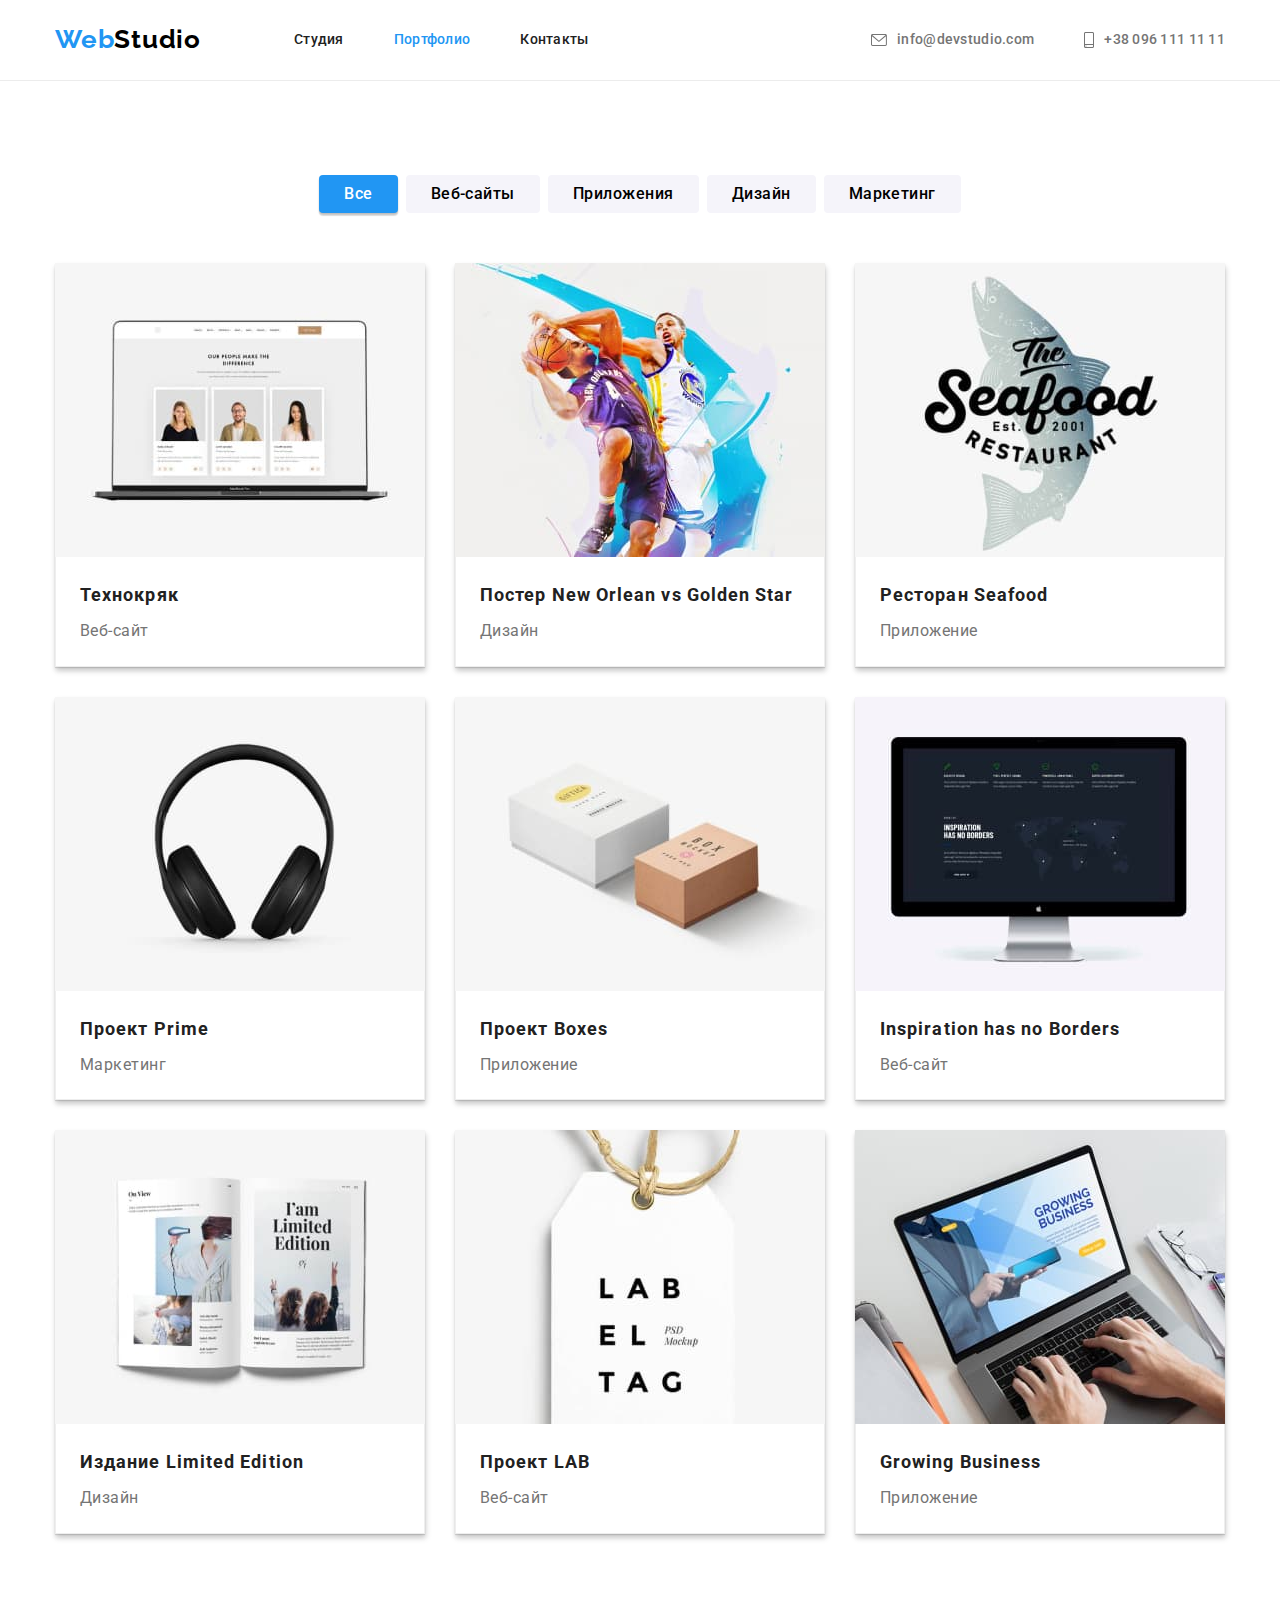
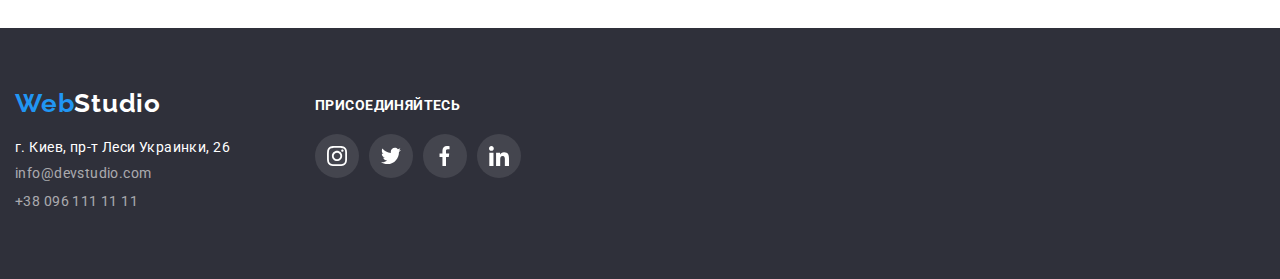
==== portfolio.html @ c148b121 "add decor effects, icon" ====
<!DOCTYPE html>
<html lang="ru">
  <head>
    <meta charset="UTF-8" />
    <meta http-equiv="X-UA-Compatible" content="IE=edge" />
    <meta name="viewport" content="width=device-width, initial-scale=1.0" />
    <title>Document</title>
    <link rel="preconnect" href="https://fonts.googleapis.com" />
    <link rel="preconnect" href="https://fonts.gstatic.com" crossorigin />
    <link
      href="https://fonts.googleapis.com/css2?family=Raleway:wght@700&family=Roboto:wght@400;500;700;900&display=swap"
      rel="stylesheet"
    />
    <link
      rel="stylesheet"
      href="https://cdnjs.cloudflare.com/ajax/libs/modern-normalize/1.1.0/modern-normalize.min.css"
    />
    <link rel="stylesheet" href="./css/style.css" />
  </head>
  <body>
    <!-- Хедер -->
    <header class="page-header">
      <div class="container header">
        <nav class="header-nav">
          <a href="./index.html" class="header-logo"> Web<span class="logo-black">Studio</span> </a>
          <ul class="header-list">
            <li class="header-item"><a href="./index.html" class="header-link">Студия</a></li>
            <li class="header-item">
              <a href="./portfolio.html" class="header-link current-page">Портфолио</a>
            </li>
            <li class="header-item"><a href="" class="header-link">Контакты</a></li>
          </ul>
        </nav>

        <ul class="contact-list">
          <li class="contact-item">
            <a href="mailto:info@devstudio.com" class="contact-link mail">
              <svg class="contact-icon" width="16" height="12">
                <use href="./svg/sprite-ws.svg#icon-header-envelope"></use>
              </svg>
              info@devstudio.com</a
            >
          </li>
          <li class="contact-item">
            <a href="tel:+380961111111" class="contact-link">
              <svg class="contact-icon" width="10" height="16">
                <use href="./svg/sprite-ws.svg#icon-header-smartphone"></use>
              </svg>

              +38 096 111 11 11
            </a>
          </li>
        </ul>
      </div>
    </header>

    <!-- Основной блок -->
    <main>
      <section class="example-section">
        <div class="container">
          <h1 hidden>Портфолио</h1>
          <!-- filter -->
          <ul class="btn-list">
            <li class="btn-item">
              <button class="button btn-text current-button">Все</button>
            </li>
            <li class="btn-item">
              <button class="button btn-text">Веб-сайты</button>
            </li>
            <li class="btn-item">
              <button class="button btn-text">Приложения</button>
            </li>
            <li class="btn-item">
              <button class="button btn-text">Дизайн</button>
            </li>
            <li class="btn-item">
              <button class="button btn-text">Маркетинг</button>
            </li>
          </ul>

          <!-- category -->
          <ul class="example-list">
            <li class="example-item">
              <a href="" class="example-link">
                <img
                  src="./images/portfolio-01-techno.jpeg"
                  alt="ноутбук с открытым сайтом"
                  width="370"
                  class="example-img"
                />
                <div class="example-wrapper">
                  <h2 class="example-title">Технокряк</h2>
                  <p class="example-text">Веб-сайт</p>
                </div>
              </a>
            </li>
            <li class="example-item">
              <a href="" class="example-link">
                <img
                  src="./images/portfolio-02-poster.jpeg"
                  alt="баскетболисты"
                  width="370"
                  class="example-img"
                />
                <div class="example-wrapper">
                  <h2 class="example-title">
                    Постер <span lang="en">New Orlean vs Golden Star</span>
                  </h2>
                  <p class="example-text">Дизайн</p>
                </div>
              </a>
            </li>
            <li class="example-item">
              <a href="" class="example-link">
                <img
                  src="./images/portfolio-03-seafood.jpeg"
                  alt="логотип ресторана с рыбой"
                  width="370"
                  class="example-img"
                />
                <div class="example-wrapper">
                  <h2 class="example-title">Ресторан <span lang="en">Seafood</span></h2>
                  <p class="example-text">Приложение</p>
                </div>
              </a>
            </li>
            <li class="example-item">
              <a href="" class="example-link">
                <img
                  src="./images/portfolio-04-prime.jpeg"
                  alt="наушники"
                  width="370"
                  class="example-img"
                />
                <div class="example-wrapper">
                  <h2 class="example-title">Проект <span lang="en">Prime</span></h2>
                  <p class="example-text">Маркетинг</p>
                </div>
              </a>
            </li>
            <li class="example-item">
              <a href="" class="example-link">
                <img
                  src="./images/portfolio-05-boxes.jpeg"
                  alt="две коробки"
                  width="370"
                  class="example-img"
                />
                <div class="example-wrapper">
                  <h2 class="example-title">Проект <span lang="en">Boxes</span></h2>
                  <p class="example-text">Приложение</p>
                </div>
              </a>
            </li>
            <li class="example-item">
              <a href="" class="example-link">
                <img
                  src="./images/portfolio-06-borders.jpeg"
                  alt="монитор компьютера"
                  width="370"
                  class="example-img"
                />
                <div class="example-wrapper">
                  <h2 class="example-title"><span lang="en">Inspiration has no Borders</span></h2>
                  <p class="example-text">Веб-сайт</p>
                </div>
              </a>
            </li>
            <li class="example-item">
              <a href="" class="example-link">
                <img
                  src="./images/portfolio-07-limited.jpeg"
                  alt="открытый журнал"
                  width="370"
                  class="example-img"
                />
                <div class="example-wrapper">
                  <h2 class="example-title">Издание <span lang="en">Limited Edition</span></h2>
                  <p class="example-text">Дизайн</p>
                </div>
              </a>
            </li>
            <li class="example-item">
              <a href="" class="example-link">
                <img
                  src="./images/portfolio-08-lab.jpeg"
                  alt="бирка"
                  width="370"
                  class="example-img"
                />
                <div class="example-wrapper">
                  <h2 class="example-title">Проект <span lang="en">LAB</span></h2>
                  <p class="example-text">Веб-сайт</p>
                </div>
              </a>
            </li>
            <li class="example-item">
              <a href="" class="example-link">
                <img
                  src="./images/portfolio-09-growing.jpeg"
                  alt="открытый ноутбук с сайтом"
                  width="370"
                  class="example-img"
                />
                <div class="example-wrapper">
                  <h2 class="example-title"><span lang="en">Growing Business</span></h2>
                  <p class="example-text">Приложение</p>
                </div>
              </a>
            </li>
          </ul>
        </div>
      </section>
    </main>

    <!-- Футер -->
    <footer class="footer">
      <div class="container container-footer">
        <a href="" class="footer-logo">Web<span class="logo-white">Studio</span></a>
        <address class="footer-addres">г. Киев, пр-т Леси Украинки, 26</address>
        <ul class="footer-list">
          <li class="footer-item">
            <a href="mailto:info@devstudio.com" class="footer-link">info@devstudio.com</a>
          </li>
          <li class="footer-item">
            <a href="tel:+380961111111" class="footer-link">+38 096 111 11 11</a>
          </li>
        </ul>
      </div>
      <div class="footer-social">
        <p class="footer-txt">Присоединяйтесь</p>
        <ul class="footer-social-list">
          <li class="footer-social-item">
            <a href="" class="footer-social-link">
              <svg class="footer-social-icon" width="20" height="20">
                <use href="./svg/sprite-ws.svg#icon-instagram"></use>
              </svg>
            </a>
          </li>

          <li class="footer-social-item">
            <a href="" class="footer-social-link">
              <svg class="footer-social-icon" width="20" height="20">
                <use href="./svg/sprite-ws.svg#icon-twitter"></use>
              </svg>
            </a>
          </li>
          <li class="footer-social-item">
            <a href="" class="footer-social-link">
              <svg class="footer-social-icon" width="20" height="20">
                <use href="./svg/sprite-ws.svg#icon-facebook"></use>
              </svg>
            </a>
          </li>
          <li class="footer-social-item">
            <a href="" class="footer-social-link">
              <svg class="footer-social-icon" width="20" height="20">
                <use href="./svg/sprite-ws.svg#icon-linkedin"></use>
              </svg>
            </a>
          </li>
        </ul>
      </div>
    </footer>
  </body>
</html>
---- css/style.css ----
:root {
  --primary-text-color: #757575;
  --title-text-color: #212121;
  --accent-color: #2196f3;
  --icon-color: #afb1b8;
  --secondary-bg-color: #f5f4fa;
}

body {
  background-color: #fff;
  color: #757575;
  font-family: roboto, sans-serif;
}

h1,
h2,
h3,
p,
ul {
  padding: 0;
  margin: 0;
}

img {
  display: block;
}

.container {
  width: 1200px;
  padding-left: 15px;
  padding-right: 15px;
  margin-left: auto;
  margin-right: auto;
}

.container.header {
  display: flex;
  align-items: center;
}

.section {
  padding: 94px 0;
}

/* Хедер */
/* Хедер. Лого */

.page-header {
  border-bottom: solid #ececec 1px;
}

.header-nav {
  display: flex;
}

.header-logo {
  display: block;
  padding-top: 24px;
  padding-bottom: 25px;
  margin-right: 93px;

  text-decoration: none;
  color: var(--accent-color);
  font-family: Raleway, sans-serif;
  font-weight: 700;
  font-size: 26px;
  line-height: 1.2;
  letter-spacing: 0.03em;
}

.logo-black {
  color: black;
}

/* Хедер. Навигация */

.header-list {
  display: flex;
  list-style: none;
}

.header-item:not(:last-child) {
  margin-right: 50px;
}

.header-link.current-page {
  color: var(--accent-color);
  text-decoration: none;
  font-weight: 500;
  font-size: 14px;
  line-height: 1.14;
  letter-spacing: 0.02em;
}

.header-link {
  display: block;
  padding-top: 32px;
  padding-bottom: 32px;

  color: var(--title-text-color);
  text-decoration: none;
  font-weight: 500;
  font-size: 14px;
  line-height: 1.14;
  letter-spacing: 0.02em;
}

.header-link:hover,
.header-link:focus {
  color: var(--accent-color);
}

.contact-list {
  display: flex;
  margin-left: auto;
  list-style: none;
}

.contact-item:not(:last-child) {
  margin-right: 50px;
}

.contact-link {
  display: flex;
  align-items: center;
  justify-content: center;
  padding-top: 32px;
  padding-bottom: 32px;

  color: var(--primary-text-color);
  text-decoration: none;
  font-weight: 500;
  font-size: 14px;
  line-height: 1.14;
  letter-spacing: 0.02em;
}

.contact-icon {
  margin-right: 10px;
  fill: currentColor;
}

.contact-link:hover,
.contact-link:focus {
  color: var(--accent-color);
}

/* Герой */

.hero-section {
  padding: 200px 0px;
  text-align: center;
}

.hero-section.overlay {
  height: 600px;
  max-width: 1600px;
  margin-left: auto;
  margin-right: auto;

  background-image: linear-gradient(rgba(47, 48, 58, 0.4), rgba(47, 48, 58, 0.4)),
    url('../images/hero-bg.jpeg');
  background-color: #2f303a;
  background-repeat: no-repeat;
  background-size: cover;
  background-position: center;
}

.hero-title {
  margin-bottom: 30px;
  margin-left: auto;
  margin-right: auto;
  max-width: 695px;

  color: #fff;
  font-weight: 900;
  font-size: 44px;
  line-height: 1.3;
  text-align: center;
  letter-spacing: 0.06em;
  text-transform: uppercase;
}

.hero-button {
  display: inline-block;
  border-radius: 4px;
  padding: 10px 32px;
  min-width: 200px;
  border: none;

  cursor: pointer;
  background-color: var(--accent-color);

  color: #fff;
  font-weight: 700;
  font-size: 16px;
  line-height: 1.8;
  text-align: center;
}

.hero-button:hover,
.hero-button:focus {
  background-color: #188ce8;
}

/* Основной блок */
/* Преимущества */

.advantage-section {
  padding-bottom: 0;
}

.advantage-list {
  display: flex;

  list-style: none;
}

.advantage-item::before {
  display: block;
  content: '';
  height: 120px;
  /* background-image: url(../svg/sprite-ws.svg#icon-antenna); */
  background: var(--secondary-bg-color);
  border-radius: 4px;
}

.advantage-item:not(:last-child) {
  margin-right: 30px;
}

.advantage-subtitle {
  margin-bottom: 10px;
  padding-top: 30px;

  color: var(--title-text-color);
  font-weight: 700;
  font-size: 14px;
  line-height: 1.14;
  letter-spacing: 0.03em;
  text-transform: uppercase;
}

.advantage-text {
  max-width: 270px;
  font-size: 14px;
  line-height: 1.7;
  letter-spacing: 0.03em;
}

/* Чем мы занимаемся */

.work-title {
  margin-bottom: 50px;

  color: var(--title-text-color);
  font-weight: 700;
  font-size: 36px;
  line-height: 1.16;
  letter-spacing: 0.03em;
  text-align: center;
}

.work-list {
  display: flex;

  list-style: none;
}

.work-item:not(:last-child) {
  margin-right: 30px;
}

/* Наша команда */

.team-section {
  background-color: var(--secondary-bg-color);
}

.team-title {
  margin-bottom: 50px;

  color: var(--title-text-color);
  font-weight: 700;
  font-size: 36px;
  line-height: 1.16;
  letter-spacing: 0.03em;
  text-align: center;
}

.team-list {
  display: flex;

  list-style: none;
}

.team-item {
  border-radius: 0px 0px 4px 4px;
  background-color: #fff;
  box-shadow: 0px 1px 3px rgba(0, 0, 0, 0.12), 0px 1px 1px rgba(0, 0, 0, 0.14),
    0px 2px 1px rgba(0, 0, 0, 0.2);
  border-radius: 0px 0px 4px 4px;
}

.team-item:not(:last-child) {
  margin-right: 30px;
}

.team-wrapper {
  padding: 30px 10px;
}

.team-subtitle {
  margin-bottom: 10px;

  color: var(--title-text-color);
  font-weight: 500;
  font-size: 16px;
  line-height: 1.18;
  letter-spacing: 0.03em;
  text-align: center;
}

.team-text {
  margin-bottom: 16px;

  font-weight: 500;
  font-size: 16px;
  line-height: 1.18;
  letter-spacing: 0.03em;
  text-align: center;
}

.team-social-list {
  display: flex;
  align-items: center;
  justify-content: center;
  margin: auto;

  list-style: none;
}

.team-social-item {
  margin-left: 10px;

  width: 44px;
  height: 44px;
}

.team-social-item:first-child {
  margin-left: 0;
}

.team-social-link {
  display: flex;
  align-items: center;
  justify-content: center;
  width: 44px;
  height: 44px;
  border-radius: 50px;
}

.team-social-icon {
  fill: var(--icon-color);
}

.team-social-link:hover,
.team-social-link:focus {
  background-color: var(--accent-color);
}

.team-social-link:hover .team-social-icon,
.team-social-link:focus .team-social-icon {
  fill: #fff;
}

/* Клиенты */

.client-title {
  margin-bottom: 50px;

  color: var(--title-text-color);
  font-weight: 700;
  font-size: 36px;
  line-height: 1.16;
  letter-spacing: 0.03em;
  text-align: center;
}

.client-list {
  display: flex;
  margin: auto;
  align-items: center;
  justify-content: center;

  list-style: none;
}

.client-item:first-child {
  margin-left: 0;
}

.client-link {
  display: flex;
  align-items: center;
  justify-content: center;

  width: 170px;
  height: 92px;
  margin-left: 30px;
  border: 1px solid var(--icon-color);
  border-radius: 4px;

  fill: var(--icon-color);
}

.client-icon {
  margin: 16px 32px;
}

.client-link:hover,
.client-link:focus {
  border: 1px solid var(--accent-color);
  fill: var(--accent-color);
}

/* Футер */

.footer {
  display: flex;
  padding: 60px 0px;
  background-color: #2f303a;
}

.container-footer {
  margin: 0;
  width: 245px;
}

.footer-logo {
  display: inline-block;
  margin-bottom: 20px;

  text-decoration: none;
  color: var(--accent-color);
  font-family: Raleway, sans-serif;
  font-weight: 700;
  font-size: 26px;
  line-height: 1.19;
  letter-spacing: 0.03em;
}

.logo-white {
  color: #fff;
}

.footer-addres {
  margin-bottom: 9px;
  width: 231px;

  color: #fff;
  font-style: normal;
  font-size: 14px;
  line-height: 1.17;
  letter-spacing: 0.03em;
}

.footer-list {
  width: 231px;
  list-style: none;
}

.footer-item {
  margin-bottom: 9px;
}

.footer-link {
  text-decoration: none;
  color: rgba(255, 255, 255, 0.6);
  font-size: 14px;
  line-height: 1.17;
  letter-spacing: 0.03em;
}
.footer-link:hover,
.footer-link:focus {
  color: var(--accent-color);
}

/* Футер. Соцсети */

.footer-txt {
  display: block;
  margin-bottom: 20px;
  margin-top: 10px;
  height: 16px;

  font-family: 'Roboto';
  font-weight: 700;
  font-size: 14px;
  line-height: 1.14;
  letter-spacing: 0.03em;
  text-transform: uppercase;

  color: #fff;
}

.footer-social {
  margin-left: 70px;

  width: 206px;
}

.footer-social-list {
  display: flex;
  align-items: center;
  justify-content: center;
  margin: auto;

  width: 206px;

  height: 44px;
  list-style: none;
}

.footer-social-item {
  display: block;
  margin-left: 10px;

  width: 44px;
  height: 44px;
}

.footer-social-item:first-child {
  margin-left: 0;
}

.footer-social-link {
  display: flex;
  align-items: center;
  justify-content: center;
  background-color: rgba(255, 255, 255, 0.1);
  border-radius: 50%;
  width: 44px;
  height: 44px;
}

.footer-social-link:hover,
.footer-social-link:focus {
  background-color: var(--accent-color);
}

.footer-social-icon {
  fill: #fff;
}

/* ./portfolio.html */
/* Портфолио */

.example-section {
  padding: 94px 0px;
}

.btn-list {
  display: flex;
  margin-bottom: 50px;
  justify-content: center;

  list-style: none;
}

.btn-item:not(:last-child) {
  margin-right: 8px;
}

.button {
  display: inline-block;
  border-radius: 4px;
  padding: 6px 25px;
  border: none;

  background-color: var(--secondary-bg-color);
  cursor: pointer;
  font-weight: 500;
  font-size: 16px;
  line-height: 1.6;
  text-align: center;
  letter-spacing: 0.03em;
}

.button.btn-text.current-button {
  border: none;

  background-color: var(--accent-color);
  color: #fff;
  box-shadow: 0px 3px 1px rgba(0, 0, 0, 0.1), 0px 1px 2px rgba(0, 0, 0, 0.08),
    0px 2px 2px rgba(0, 0, 0, 0.12);
  border-radius: 4px;
}

.button:hover,
.button:focus {
  box-shadow: 0px 3px 1px rgba(0, 0, 0, 0.1), 0px 1px 2px rgba(0, 0, 0, 0.08),
    0px 2px 2px rgba(0, 0, 0, 0.12);
  border-radius: 4px;

  background-color: var(--accent-color);
  color: #fff;
}

.example-list {
  display: flex;
  flex-wrap: wrap;
  list-style: none;
}

.example-item {
  margin-right: 30px;
  margin-bottom: 30px;
  width: 370px;

  box-shadow: 0px 1px 1px rgba(0, 0, 0, 0.12), 0px 4px 4px rgba(0, 0, 0, 0.06),
    1px 4px 6px rgba(0, 0, 0, 0.16);
}

.example-item:nth-child(3n + 3) {
  margin-right: 0;
}

.example-item:nth-last-child(-n + 3) {
  margin-bottom: 0;
}

.example-link {
  text-decoration: none;
}

.example-wrapper {
  padding: 20px 24px;
  border: 1px solid #eeeeee;
  border-top: none;
}

.example-title {
  color: var(--title-text-color);
  font-weight: 700;
  font-size: 18px;
  line-height: 2;
  letter-spacing: 0.06em;
}

.example-text {
  margin-top: 4px;

  color: var(--primary-text-color);
  font-size: 16px;
  line-height: 1.8;
  letter-spacing: 0.03em;
}
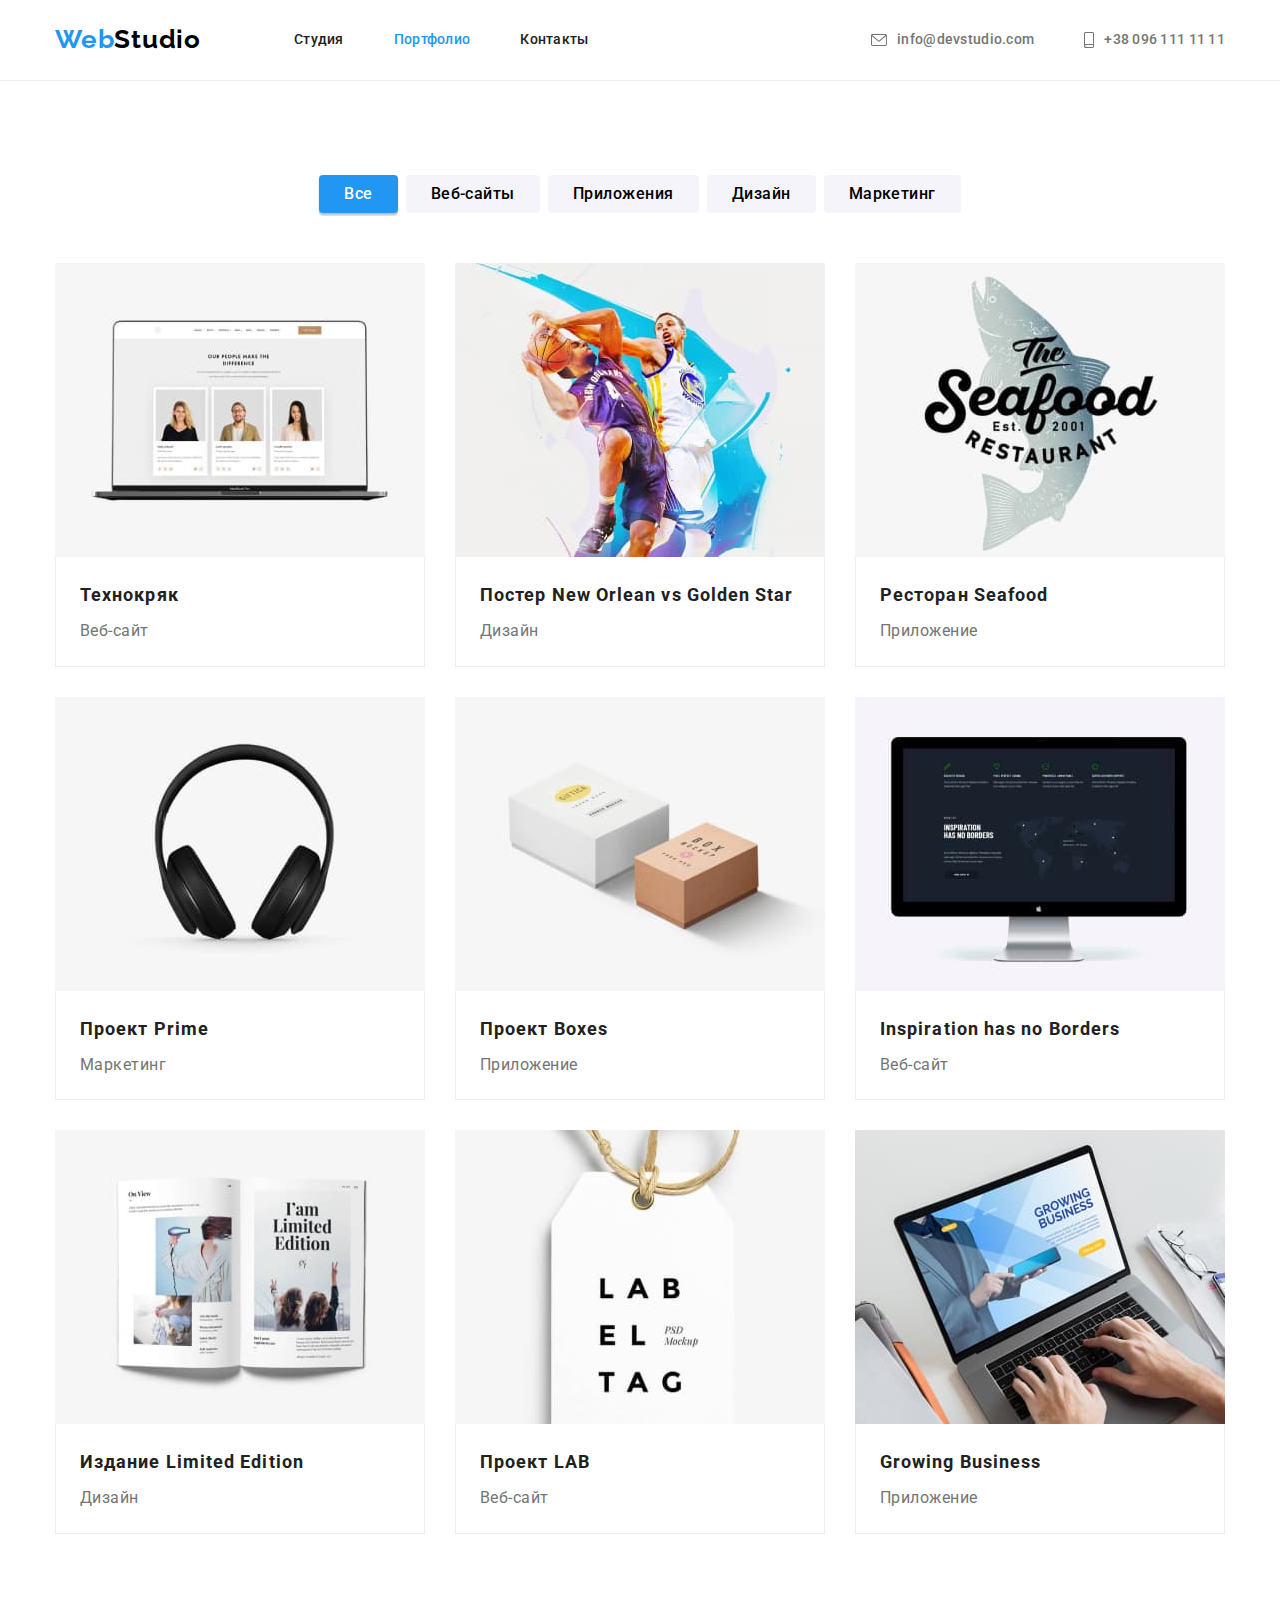
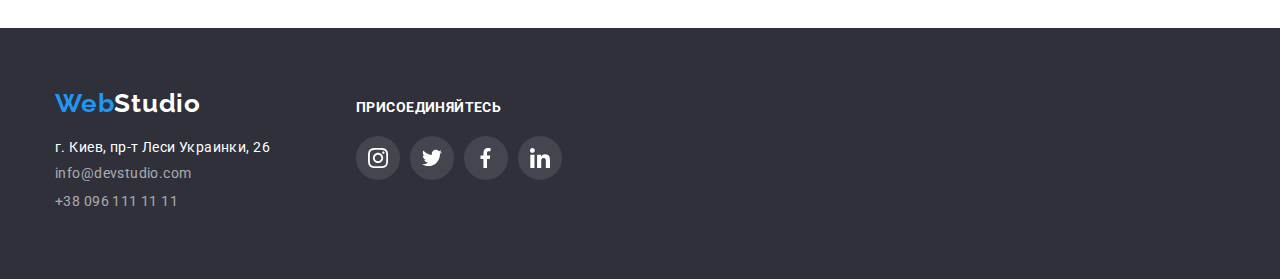
==== commit 7bf3aad4: "adds comment" ====
--- a/portfolio.html
+++ b/portfolio.html
@@ -215,51 +215,53 @@
 
     <!-- Футер -->
     <footer class="footer">
-      <div class="container container-footer">
-        <a href="" class="footer-logo">Web<span class="logo-white">Studio</span></a>
-        <address class="footer-addres">г. Киев, пр-т Леси Украинки, 26</address>
-        <ul class="footer-list">
-          <li class="footer-item">
-            <a href="mailto:info@devstudio.com" class="footer-link">info@devstudio.com</a>
-          </li>
-          <li class="footer-item">
-            <a href="tel:+380961111111" class="footer-link">+38 096 111 11 11</a>
-          </li>
-        </ul>
-      </div>
-      <div class="footer-social">
-        <p class="footer-txt">Присоединяйтесь</p>
-        <ul class="footer-social-list">
-          <li class="footer-social-item">
-            <a href="" class="footer-social-link">
-              <svg class="footer-social-icon" width="20" height="20">
-                <use href="./svg/sprite-ws.svg#icon-instagram"></use>
-              </svg>
-            </a>
-          </li>
-
-          <li class="footer-social-item">
-            <a href="" class="footer-social-link">
-              <svg class="footer-social-icon" width="20" height="20">
-                <use href="./svg/sprite-ws.svg#icon-twitter"></use>
-              </svg>
-            </a>
-          </li>
-          <li class="footer-social-item">
-            <a href="" class="footer-social-link">
-              <svg class="footer-social-icon" width="20" height="20">
-                <use href="./svg/sprite-ws.svg#icon-facebook"></use>
-              </svg>
-            </a>
-          </li>
-          <li class="footer-social-item">
-            <a href="" class="footer-social-link">
-              <svg class="footer-social-icon" width="20" height="20">
-                <use href="./svg/sprite-ws.svg#icon-linkedin"></use>
-              </svg>
-            </a>
-          </li>
-        </ul>
+      <div class="container footer-container">
+        <div class="footer-contacts">
+          <a href="" class="footer-logo">Web<span class="logo-white">Studio</span></a>
+          <address class="footer-addres">г. Киев, пр-т Леси Украинки, 26</address>
+          <ul class="footer-list">
+            <li class="footer-item">
+              <a href="mailto:info@devstudio.com" class="footer-link">info@devstudio.com</a>
+            </li>
+            <li class="footer-item">
+              <a href="tel:+380961111111" class="footer-link">+38 096 111 11 11</a>
+            </li>
+          </ul>
+        </div>
+        <div class="footer-social">
+          <p class="footer-txt">Присоединяйтесь</p>
+          <ul class="footer-social-list">
+            <li class="footer-social-item">
+              <a href="" class="footer-social-link">
+                <svg class="footer-social-icon" width="20" height="20">
+                  <use href="./svg/sprite-ws.svg#icon-instagram"></use>
+                </svg>
+              </a>
+            </li>
+
+            <li class="footer-social-item">
+              <a href="" class="footer-social-link">
+                <svg class="footer-social-icon" width="20" height="20">
+                  <use href="./svg/sprite-ws.svg#icon-twitter"></use>
+                </svg>
+              </a>
+            </li>
+            <li class="footer-social-item">
+              <a href="" class="footer-social-link">
+                <svg class="footer-social-icon" width="20" height="20">
+                  <use href="./svg/sprite-ws.svg#icon-facebook"></use>
+                </svg>
+              </a>
+            </li>
+            <li class="footer-social-item">
+              <a href="" class="footer-social-link">
+                <svg class="footer-social-icon" width="20" height="20">
+                  <use href="./svg/sprite-ws.svg#icon-linkedin"></use>
+                </svg>
+              </a>
+            </li>
+          </ul>
+        </div>
       </div>
     </footer>
   </body>
--- a/css/style.css
+++ b/css/style.css
@@ -216,22 +216,24 @@
   list-style: none;
 }
 
-.advantage-item::before {
-  display: block;
-  content: '';
-  height: 120px;
-  /* background-image: url(../svg/sprite-ws.svg#icon-antenna); */
-  background: var(--secondary-bg-color);
-  border-radius: 4px;
-}
-
 .advantage-item:not(:last-child) {
   margin-right: 30px;
 }
 
+.advantage-wrap-icon {
+  display: flex;
+  align-items: center;
+  justify-content: center;
+  margin-bottom: 30px;
+  width: 270px;
+  height: 120px;
+  border-radius: 4px;
+
+  background-color: var(--secondary-bg-color);
+}
+
 .advantage-subtitle {
   margin-bottom: 10px;
-  padding-top: 30px;
 
   color: var(--title-text-color);
   font-weight: 700;
@@ -389,15 +391,15 @@
 
 .client-list {
   display: flex;
-  margin: auto;
-  align-items: center;
-  justify-content: center;
-
-  list-style: none;
-}
-
-.client-item:first-child {
-  margin-left: 0;
+  margin: -15px;
+  align-items: center;
+  justify-content: center;
+
+  list-style: none;
+}
+
+.client-item {
+  margin: 15px;
 }
 
 .client-link {
@@ -407,20 +409,21 @@
 
   width: 170px;
   height: 92px;
-  margin-left: 30px;
   border: 1px solid var(--icon-color);
   border-radius: 4px;
-
+}
+
+.client-icon {
   fill: var(--icon-color);
-}
-
-.client-icon {
-  margin: 16px 32px;
 }
 
 .client-link:hover,
 .client-link:focus {
   border: 1px solid var(--accent-color);
+}
+
+.client-link:hover .client-icon,
+.client-link:focus .client-icon {
   fill: var(--accent-color);
 }
 
@@ -429,12 +432,13 @@
 .footer {
   display: flex;
   padding: 60px 0px;
+
   background-color: #2f303a;
 }
 
-.container-footer {
-  margin: 0;
-  width: 245px;
+.footer-container {
+  display: flex;
+  align-items: baseline;
 }
 
 .footer-logo {
@@ -488,10 +492,13 @@
 
 /* Футер. Соцсети */
 
+.footer-social {
+  margin-left: 70px;
+}
+
 .footer-txt {
   display: block;
   margin-bottom: 20px;
-  margin-top: 10px;
   height: 16px;
 
   font-family: 'Roboto';
@@ -502,12 +509,6 @@
   text-transform: uppercase;
 
   color: #fff;
-}
-
-.footer-social {
-  margin-left: 70px;
-
-  width: 206px;
 }
 
 .footer-social-list {
@@ -617,21 +618,25 @@
   margin-right: 30px;
   margin-bottom: 30px;
   width: 370px;
-
+}
+
+.example-item:nth-child(3n + 3) {
+  margin-right: 0;
+}
+
+.example-item:nth-last-child(-n + 3) {
+  margin-bottom: 0;
+}
+
+.example-link {
+  display: block;
+  text-decoration: none;
+}
+
+.example-link:hover,
+.example-link:focus {
   box-shadow: 0px 1px 1px rgba(0, 0, 0, 0.12), 0px 4px 4px rgba(0, 0, 0, 0.06),
     1px 4px 6px rgba(0, 0, 0, 0.16);
-}
-
-.example-item:nth-child(3n + 3) {
-  margin-right: 0;
-}
-
-.example-item:nth-last-child(-n + 3) {
-  margin-bottom: 0;
-}
-
-.example-link {
-  text-decoration: none;
 }
 
 .example-wrapper {
